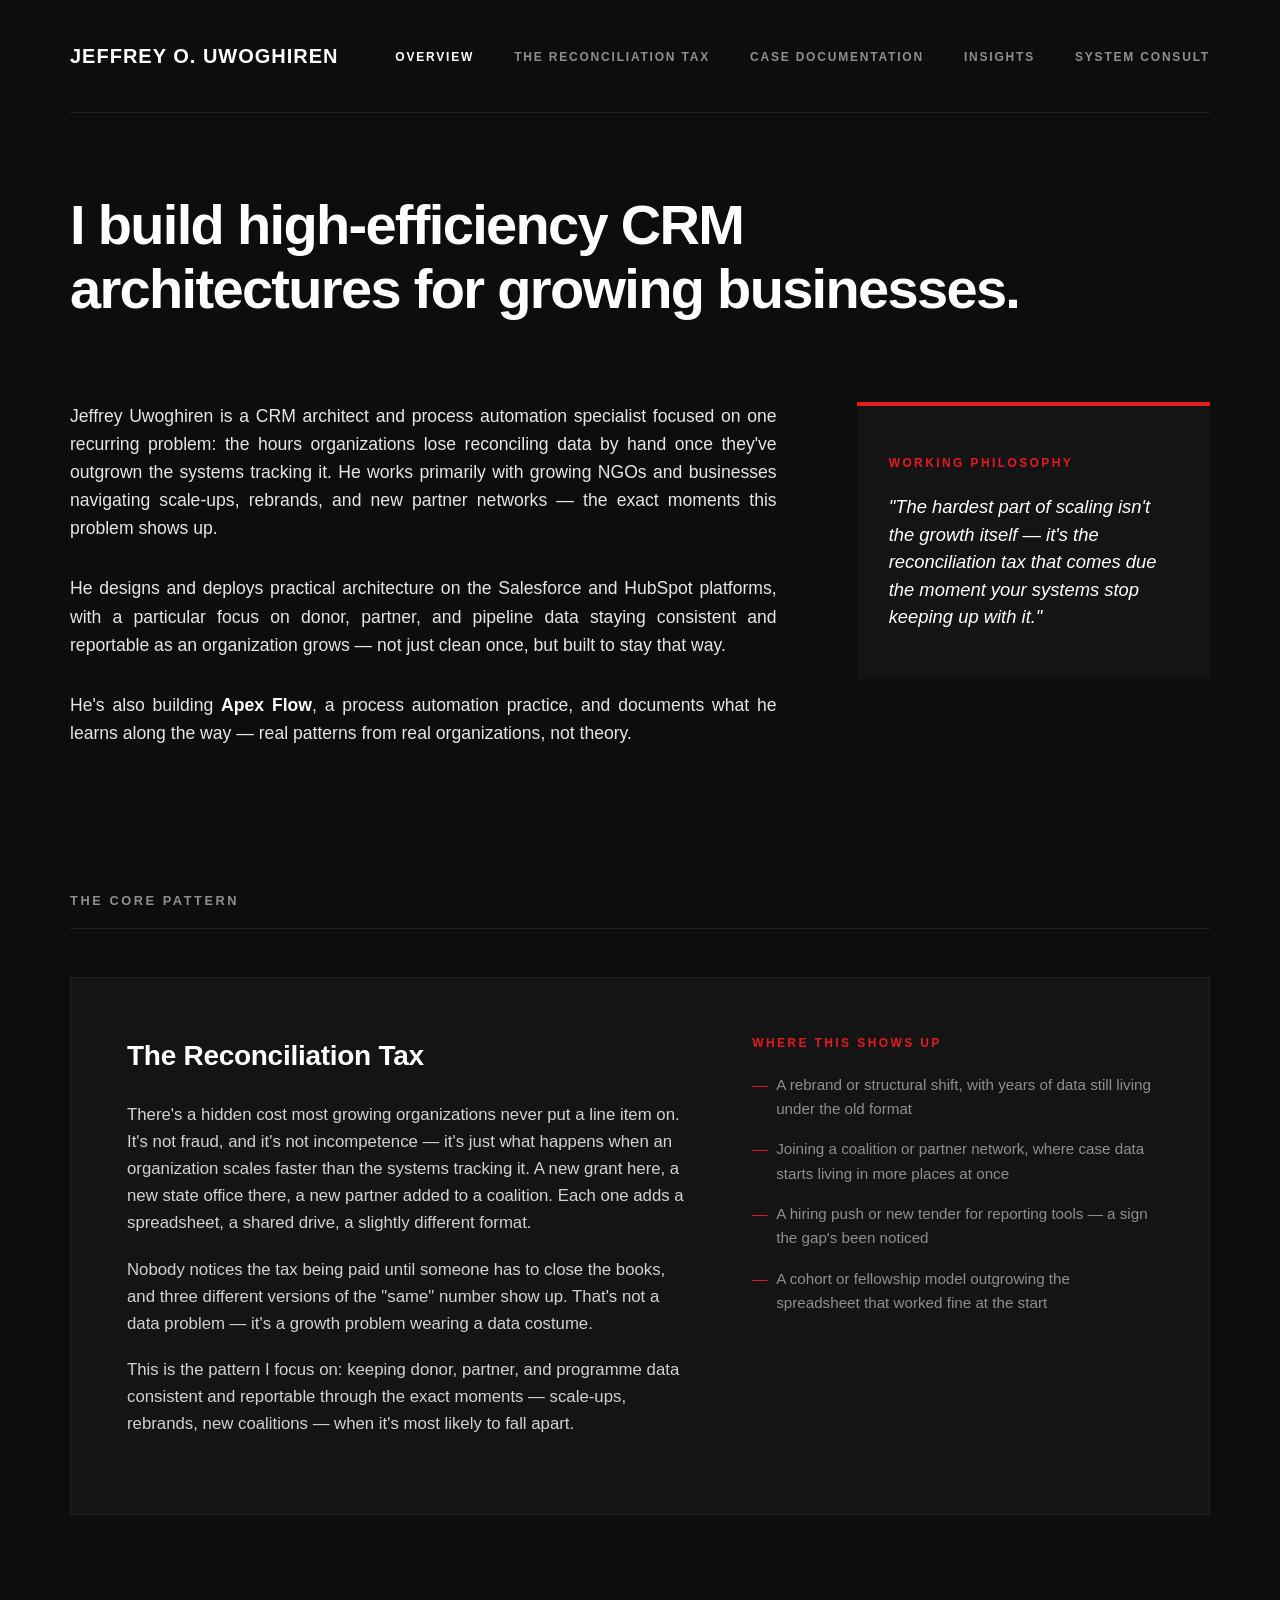
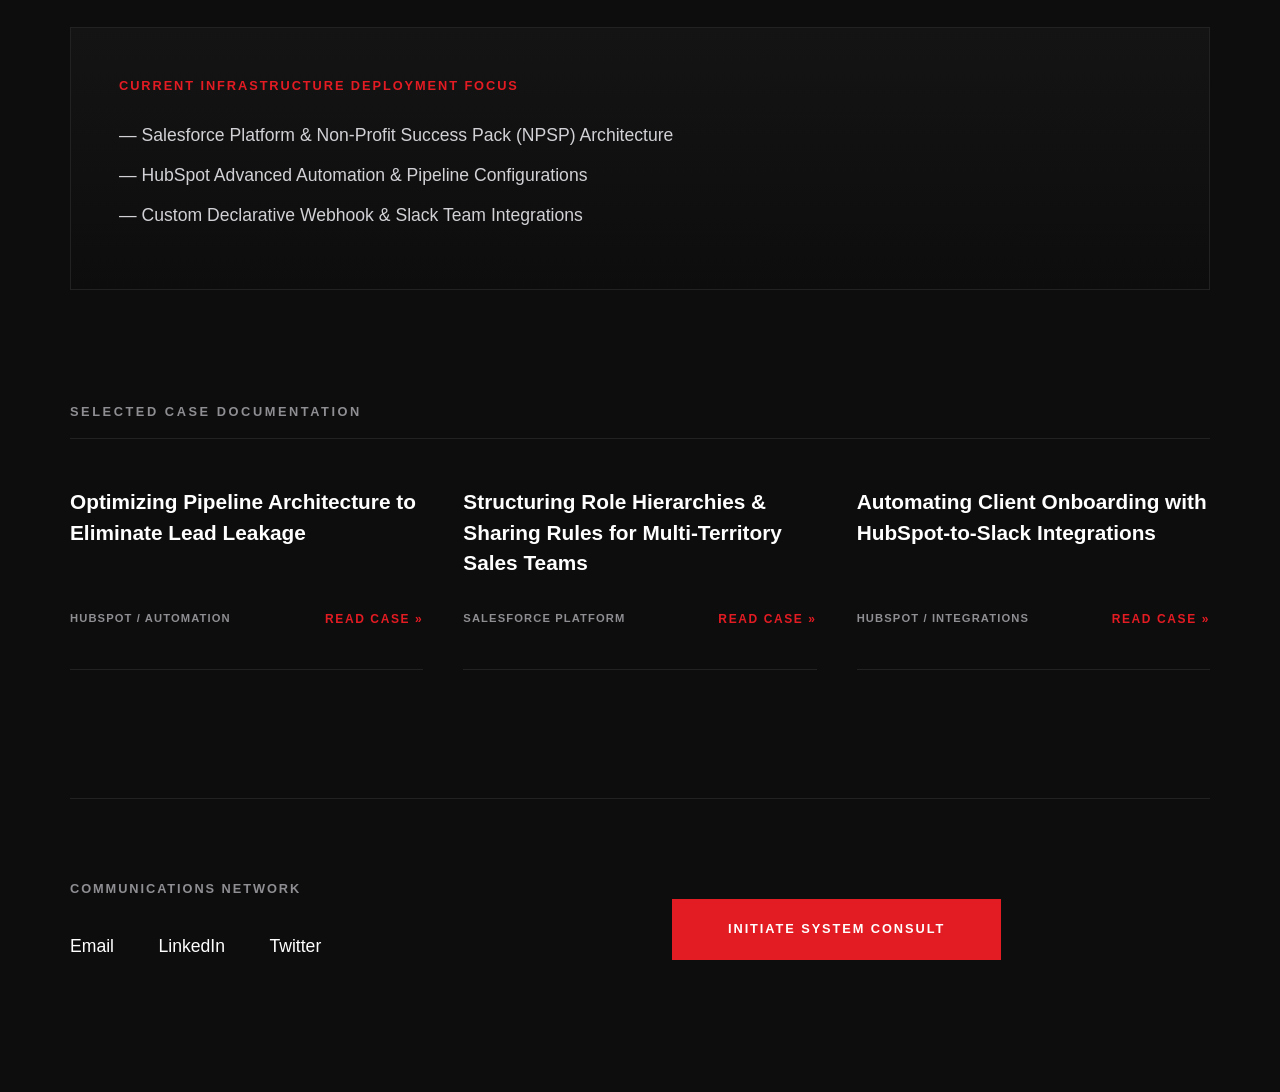
==== index.html @ c7224e08 "Add files via upload" ====
<!DOCTYPE html>
<html lang="en-US">
<head>
    <meta charset="UTF-8">
    <meta name="viewport" content="width=device-width, initial-scale=1">
    <title>Jeffrey O. Uwoghiren</title>
    <style>
        /* ==========================================================================
           TONY ELUMELU SITE REWRITE — CORE LAYOUT ENGINE & LOOK AND FEEL
           ========================================================================== */
        
        :root {
            --global-bg: #0d0d0d;         /* True TOE Matte Background */
            --content-bg: #141414;        /* Card Content Structural Inset */
            --text-primary: #ffffff;      /* High-Contrast Corporate Typography */
            --text-muted: #8e8e93;        /* Sub-Header Reference Text */
            --toe-red: #e31b23;           /* Signature Executive Accent */
            --grid-border: #222222;       /* Razor-Thin Element Separators */
            --site-max-width: 1140px;     /* Core Container Bounds */
        }

        * {
            box-sizing: border-box;
            margin: 0;
            padding: 0;
        }

        body {
            font-family: -apple-system, BlinkMacSystemFont, "Segoe UI", Roboto, Helvetica, Arial, sans-serif;
            background-color: var(--global-bg);
            color: var(--text-primary);
            line-height: 1.6;
            -webkit-font-smoothing: antialiased;
            padding: 0 1.5rem;
        }

        /* Site Header Configuration */
        header.site-header {
            max-width: var(--site-max-width);
            margin: 0 auto;
            padding: 2.5rem 0;
            display: flex;
            justify-content: space-between;
            align-items: center;
            border-bottom: 1px solid var(--grid-border);
        }

        .brand-title {
            font-size: 1.25rem;
            font-weight: 700;
            text-transform: uppercase;
            letter-spacing: 0.05em;
        }

        .main-navigation {
            display: flex;
            list-style: none;
            gap: 2.5rem;
        }

        .main-navigation a {
            color: var(--text-muted);
            text-decoration: none;
            font-size: 0.75rem;
            font-weight: 600;
            text-transform: uppercase;
            letter-spacing: 0.15em;
            transition: color 0.2s ease;
        }

        .main-navigation a:hover,
        .main-navigation li.active a {
            color: var(--text-primary);
        }

        /* Container & Structural Layout Engine */
        .page-container {
            max-width: var(--site-max-width);
            margin: 5rem auto 0 auto;
        }

        /* Editorial Bold Title Section */
        .hero-banner-text {
            font-size: 3.5rem;
            font-weight: 700;
            line-height: 1.15;
            letter-spacing: -0.03em;
            margin-bottom: 5rem;
            max-width: 960px;
        }

        /* Profile Split Section */
        .profile-split-wrapper {
            display: grid;
            grid-template-columns: 2fr 1fr;
            gap: 5rem;
            margin-bottom: 7rem;
            align-items: start;
        }

        .profile-narrative p {
            font-size: 1.1rem;
            color: #e5e5ea;
            margin-bottom: 2rem;
            font-weight: 300;
            text-align: justify;
        }

        .profile-narrative strong {
            font-weight: 600;
            color: var(--text-primary);
        }

        /* Callout / Sidebar Block Styling */
        .editorial-quote-card {
            background-color: var(--content-bg);
            border-top: 4px solid var(--toe-red);
            padding: 3rem 2rem;
        }

        .editorial-quote-card h4 {
            font-size: 0.75rem;
            text-transform: uppercase;
            letter-spacing: 0.2em;
            color: var(--toe-red);
            margin-bottom: 1.25rem;
        }

        .quote-content {
            font-style: italic;
            font-size: 1.15rem;
            line-height: 1.5;
            color: var(--text-primary);
        }

        /* Grid Content Rows Configuration */
        .section-header-label {
            font-size: 0.8rem;
            font-weight: 700;
            text-transform: uppercase;
            letter-spacing: 0.2em;
            color: var(--text-muted);
            margin-bottom: 3rem;
            border-bottom: 1px solid var(--grid-border);
            padding-bottom: 1rem;
        }

        .framework-matrix-grid {
            display: grid;
            grid-template-columns: repeat(2, 1fr);
            gap: 2rem;
            margin-bottom: 7rem;
        }

        .matrix-box {
            border: 1px solid var(--grid-border);
            background-color: var(--content-bg);
            padding: 3rem;
        }

        .matrix-box h3 {
            font-size: 1.4rem;
            font-weight: 700;
            margin-bottom: 1.5rem;
            letter-spacing: -0.01em;
        }

        .matrix-box ul {
            list-style: none;
        }

        .matrix-box li {
            font-size: 1rem;
            color: var(--text-muted);
            margin-bottom: 0.8rem;
            position: relative;
            padding-left: 1.5rem;
        }

        .matrix-box li::before {
            content: "—";
            position: absolute;
            left: 0;
            color: var(--toe-red);
        }

        /* Ecosystem Status Bar */
        .ecosystem-summary-panel {
            grid-column: span 2;
            border: 1px solid var(--grid-border);
            padding: 3rem;
            background: linear-gradient(180deg, #141414 0%, #0d0d0d 100%);
        }

        .ecosystem-summary-panel h4 {
            text-transform: uppercase;
            letter-spacing: 0.15em;
            font-size: 0.8rem;
            margin-bottom: 1.5rem;
            color: var(--toe-red);
        }

        .ecosystem-summary-panel p {
            font-size: 1.1rem;
            margin-bottom: 0.75rem;
            color: #d1d1d6;
        }

        /* Reconciliation Tax — single-pattern feature section (replaces 4-pillar grid on homepage) */
        .pattern-panel {
            border: 1px solid var(--grid-border);
            background-color: var(--content-bg);
            padding: 3.5rem;
            margin-bottom: 7rem;
            display: grid;
            grid-template-columns: 1.4fr 1fr;
            gap: 4rem;
            align-items: start;
        }

        .pattern-panel h3 {
            font-size: 1.75rem;
            font-weight: 700;
            letter-spacing: -0.01em;
            margin-bottom: 1.5rem;
        }

        .pattern-panel p {
            font-size: 1.05rem;
            color: #d1d1d6;
            font-weight: 300;
            margin-bottom: 1.25rem;
        }

        .pattern-signals h4 {
            font-size: 0.75rem;
            text-transform: uppercase;
            letter-spacing: 0.2em;
            color: var(--toe-red);
            margin-bottom: 1.25rem;
        }

        .pattern-signals ul { list-style: none; }

        .pattern-signals li {
            font-size: 0.95rem;
            color: var(--text-muted);
            margin-bottom: 1rem;
            position: relative;
            padding-left: 1.5rem;
        }

        .pattern-signals li::before {
            content: "—";
            position: absolute;
            left: 0;
            color: var(--toe-red);
        }

        @media (max-width: 960px) {
            .pattern-panel { grid-template-columns: 1fr; gap: 2.5rem; }
        }

        /* Case Studies Grid Block System */
        .showcase-grid-layout {
            display: grid;
            grid-template-columns: repeat(3, 1fr);
            gap: 2.5rem;
            margin-bottom: 8rem;
        }

        .showcase-item-card {
            border-bottom: 1px solid var(--grid-border);
            padding-bottom: 2.5rem;
            display: flex;
            flex-direction: column;
            justify-content: space-between;
        }

        .showcase-item-card h3 {
            font-size: 1.3rem;
            font-weight: 600;
            line-height: 1.45;
            margin-bottom: 2rem;
        }

        .showcase-item-card h3 a {
            color: var(--text-primary);
            text-decoration: none;
            transition: color 0.2s ease;
        }

        .showcase-item-card h3 a:hover {
            color: var(--text-muted);
        }

        .showcase-item-meta {
            display: flex;
            align-items: center;
            justify-content: space-between;
        }

        .meta-context-tag {
            font-size: 0.7rem;
            text-transform: uppercase;
            letter-spacing: 0.1em;
            color: var(--text-muted);
            font-weight: 700;
        }

        .action-trigger-link {
            font-size: 0.75rem;
            text-transform: uppercase;
            letter-spacing: 0.1rem;
            color: var(--toe-red);
            text-decoration: none;
            font-weight: 700;
            transition: opacity 0.2s ease;
        }

        .action-trigger-link:hover {
            opacity: 0.8;
        }

        /* Structural Institutional Footer */
        footer.site-footer {
            max-width: var(--site-max-width);
            margin: 0 auto 7rem auto;
            border-top: 1px solid var(--grid-border);
            padding-top: 5rem;
            display: grid;
            grid-template-columns: 1fr 1fr;
            gap: 4rem;
        }

        .footer-column-title {
            font-size: 0.8rem;
            font-weight: 700;
            text-transform: uppercase;
            letter-spacing: 0.15em;
            color: var(--text-muted);
            margin-bottom: 2rem;
        }

        .footer-directory-links a {
            display: inline-block;
            color: var(--text-primary);
            text-decoration: none;
            font-size: 1.1rem;
            margin-bottom: 1.25rem;
            margin-right: 2.5rem;
            transition: color 0.2s ease;
        }

        .footer-directory-links a:hover {
            color: var(--toe-red);
        }

        .footer-action-panel {
            display: flex;
            flex-direction: column;
            align-items: flex-start;
            justify-content: center;
        }

        .primary-action-button {
            display: inline-block;
            background-color: var(--toe-red);
            color: var(--text-primary);
            text-decoration: none;
            padding: 1.25rem 3.5rem;
            font-weight: 700;
            text-transform: uppercase;
            letter-spacing: 0.15em;
            font-size: 0.8rem;
            transition: transform 0.2s ease, background-color 0.2s ease;
        }

        .primary-action-button:hover {
            background-color: #be1218;
            transform: translateY(-2px);
        }

        /* Responsive Breakpoint Adaptations */
        @media (max-width: 960px) {
            .profile-split-wrapper, .framework-matrix-grid, .showcase-grid-layout, footer.site-footer { 
                grid-template-columns: 1fr; 
                gap: 3.5rem; 
            }
            .hero-banner-text { font-size: 2.5rem; }
            .ecosystem-summary-panel { grid-column: span 1; }
            .main-navigation { display: none; }
        }
    </style>
</head>
<body>

    <!-- Unified Corporate Nav Module -->
    <header class="site-header">
        <div class="brand-title">Jeffrey O. Uwoghiren</div>
        <ul class="main-navigation">
            <li class="active"><a href="#">Overview</a></li>
            <li><a href="#reconciliation-tax">The Reconciliation Tax</a></li>
            <li><a href="#case-documentation">Case Documentation</a></li>
            <li><a href="insights.html">Insights</a></li>
            <li><a href="#consult">System Consult</a></li>
        </ul>
    </header>

    <main class="page-container">
        
        <!-- Premium Visual Statement Block -->
        <section class="hero-banner-text">
            I build high-efficiency CRM architectures for growing businesses.
        </section>

        <!-- Dynamic Two-Column Layout Segment -->
        <section class="profile-split-wrapper">
            <div class="profile-narrative">
                <p>
                    Jeffrey Uwoghiren is a CRM architect and process automation specialist focused on one recurring problem: the hours organizations lose reconciling data by hand once they've outgrown the systems tracking it. He works primarily with growing NGOs and businesses navigating scale-ups, rebrands, and new partner networks — the exact moments this problem shows up.
                </p>
                <p>
                    He designs and deploys practical architecture on the Salesforce and HubSpot platforms, with a particular focus on donor, partner, and pipeline data staying consistent and reportable as an organization grows — not just clean once, but built to stay that way.
                </p>
                <p>
                    He's also building <strong>Apex Flow</strong>, a process automation practice, and documents what he learns along the way — real patterns from real organizations, not theory.
                </p>
            </div>
            <div class="editorial-quote-card">
                <h4>Working Philosophy</h4>
                <div class="quote-content">
                    "The hardest part of scaling isn't the growth itself — it's the reconciliation tax that comes due the moment your systems stop keeping up with it."
                </div>
            </div>
        </section>

        <!-- Core Pattern Section — the Reconciliation Tax -->
        <section id="reconciliation-tax">
            <div class="section-header-label">The Core Pattern</div>
            <div class="pattern-panel">
                <div>
                    <h3>The Reconciliation Tax</h3>
                    <p>
                        There's a hidden cost most growing organizations never put a line item on. It's not fraud, and it's not incompetence — it's just what happens when an organization scales faster than the systems tracking it. A new grant here, a new state office there, a new partner added to a coalition. Each one adds a spreadsheet, a shared drive, a slightly different format.
                    </p>
                    <p>
                        Nobody notices the tax being paid until someone has to close the books, and three different versions of the "same" number show up. That's not a data problem — it's a growth problem wearing a data costume.
                    </p>
                    <p>
                        This is the pattern I focus on: keeping donor, partner, and programme data consistent and reportable through the exact moments — scale-ups, rebrands, new coalitions — when it's most likely to fall apart.
                    </p>
                </div>
                <div class="pattern-signals">
                    <h4>Where This Shows Up</h4>
                    <ul>
                        <li>A rebrand or structural shift, with years of data still living under the old format</li>
                        <li>Joining a coalition or partner network, where case data starts living in more places at once</li>
                        <li>A hiring push or new tender for reporting tools — a sign the gap's been noticed</li>
                        <li>A cohort or fellowship model outgrowing the spreadsheet that worked fine at the start</li>
                    </ul>
                </div>
            </div>

            <div class="ecosystem-summary-panel" style="margin-bottom: 7rem;">
                <h4>Current Infrastructure Deployment Focus</h4>
                <p>— Salesforce Platform & Non-Profit Success Pack (NPSP) Architecture</p>
                <p>— HubSpot Advanced Automation & Pipeline Configurations</p>
                <p>— Custom Declarative Webhook & Slack Team Integrations</p>
            </div>
        </section>

        <!-- Project Case Study Matrix -->
        <section id="case-documentation">
            <div class="section-header-label">Selected Case Documentation</div>
            <div class="showcase-grid-layout">
                
                <div class="showcase-item-card">
                    <h3><a href="#">Optimizing Pipeline Architecture to Eliminate Lead Leakage</a></h3>
                    <div class="showcase-item-meta">
                        <span class="meta-context-tag">HubSpot / Automation</span>
                        <a href="#" class="action-trigger-link">READ CASE »</a>
                    </div>
                </div>

                <div class="showcase-item-card">
                    <h3><a href="#">Structuring Role Hierarchies & Sharing Rules for Multi-Territory Sales Teams</a></h3>
                    <div class="showcase-item-meta">
                        <span class="meta-context-tag">Salesforce Platform</span>
                        <a href="#" class="action-trigger-link">READ CASE »</a>
                    </div>
                </div>

                <div class="showcase-item-card">
                    <h3><a href="#">Automating Client Onboarding with HubSpot-to-Slack Integrations</a></h3>
                    <div class="showcase-item-meta">
                        <span class="meta-context-tag">HubSpot / Integrations</span>
                        <a href="#" class="action-trigger-link">READ CASE »</a>
                    </div>
                </div>

            </div>
        </section>

    </main>

    <!-- Structural Footer Module -->
    <footer class="site-footer" id="consult">
        <div>
            <div class="footer-column-title">Communications Network</div>
            <div class="footer-directory-links">
                <a href="mailto:jeffreyuwoghiren@gmail.com">Email</a>
                <a href="https://www.linkedin.com/in/jeffrey-uwoghiren-63b48b378/" target="_blank">LinkedIn</a>
                <a href="https://x.com/Its_Imiefan" target="_blank">Twitter</a>
            </div>
        </div>
        <div class="footer-action-panel">
            <a href="https://2gney8.share-eu1.hsforms.com/2RWfmfgoYSVKW5AHld2Sk1Q" target="_blank" class="primary-action-button">Initiate System Consult</a>
        </div>
    </footer>

</body>
</html>
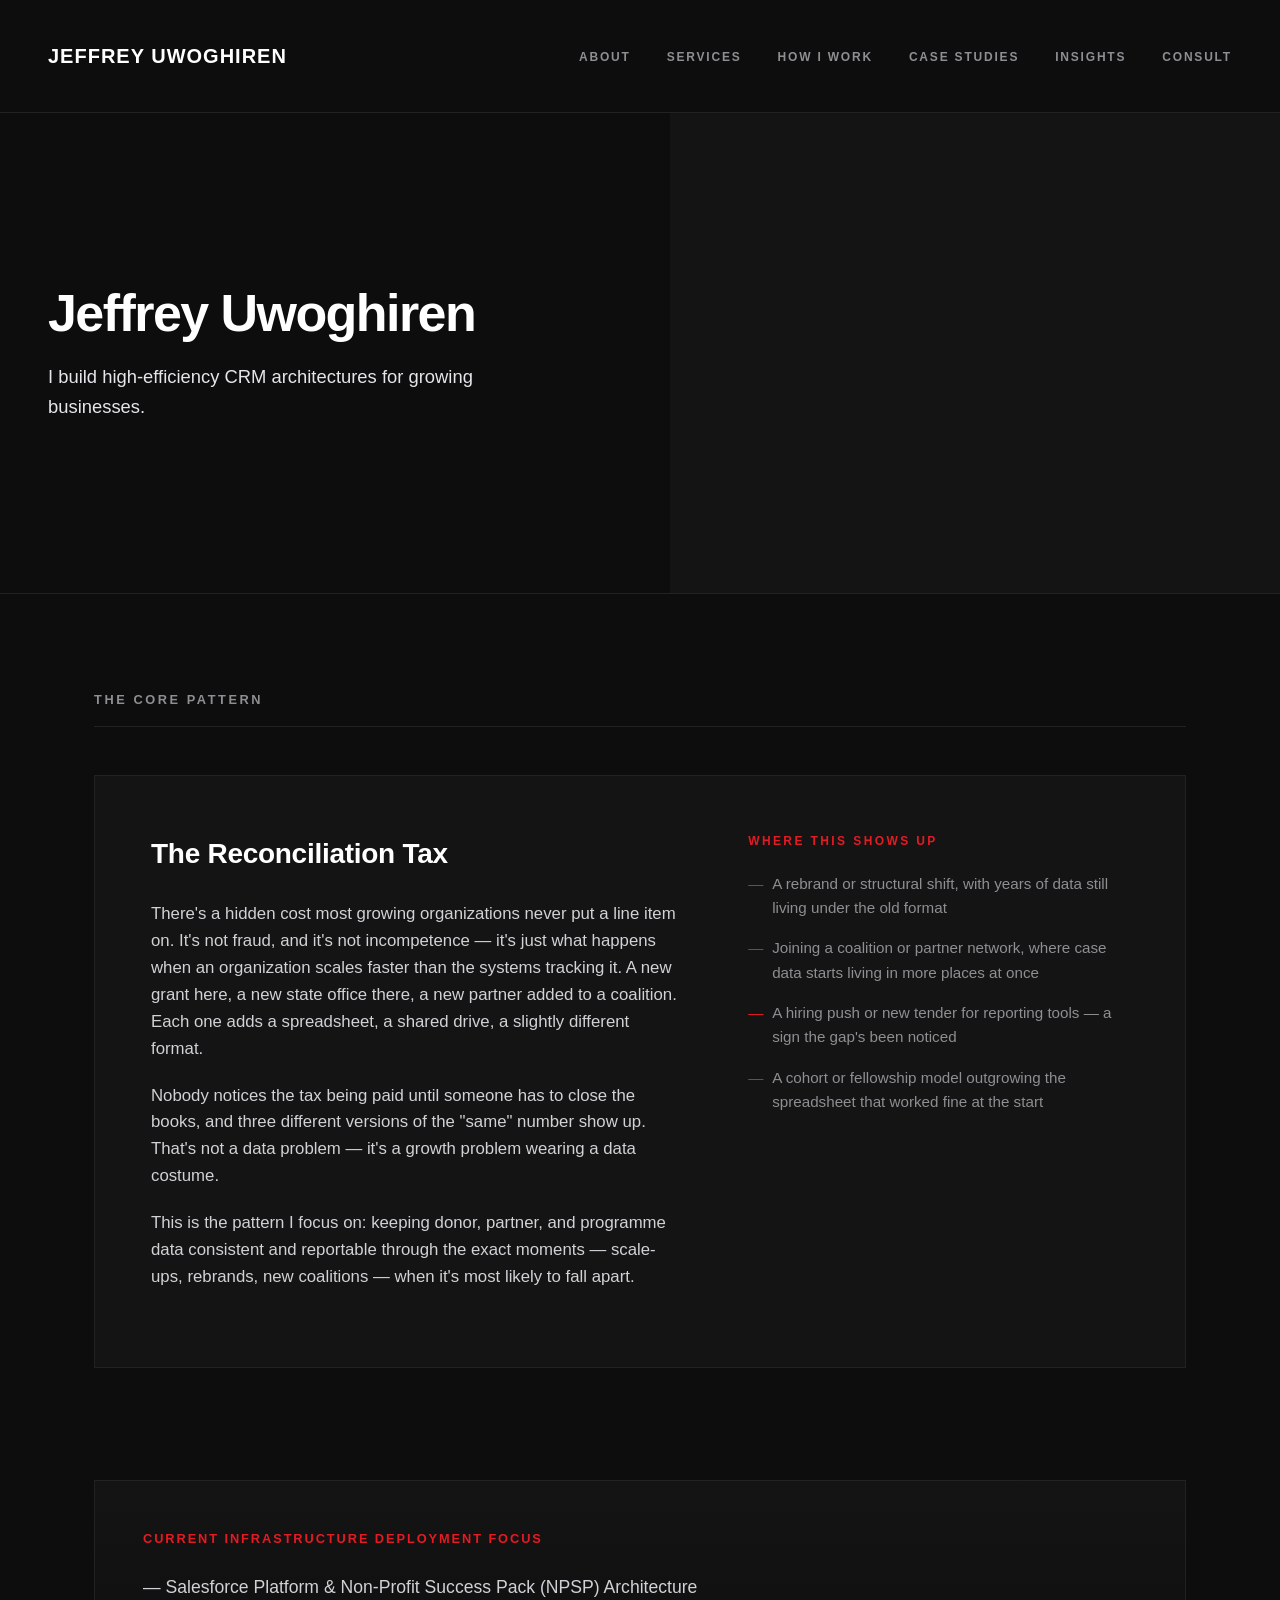
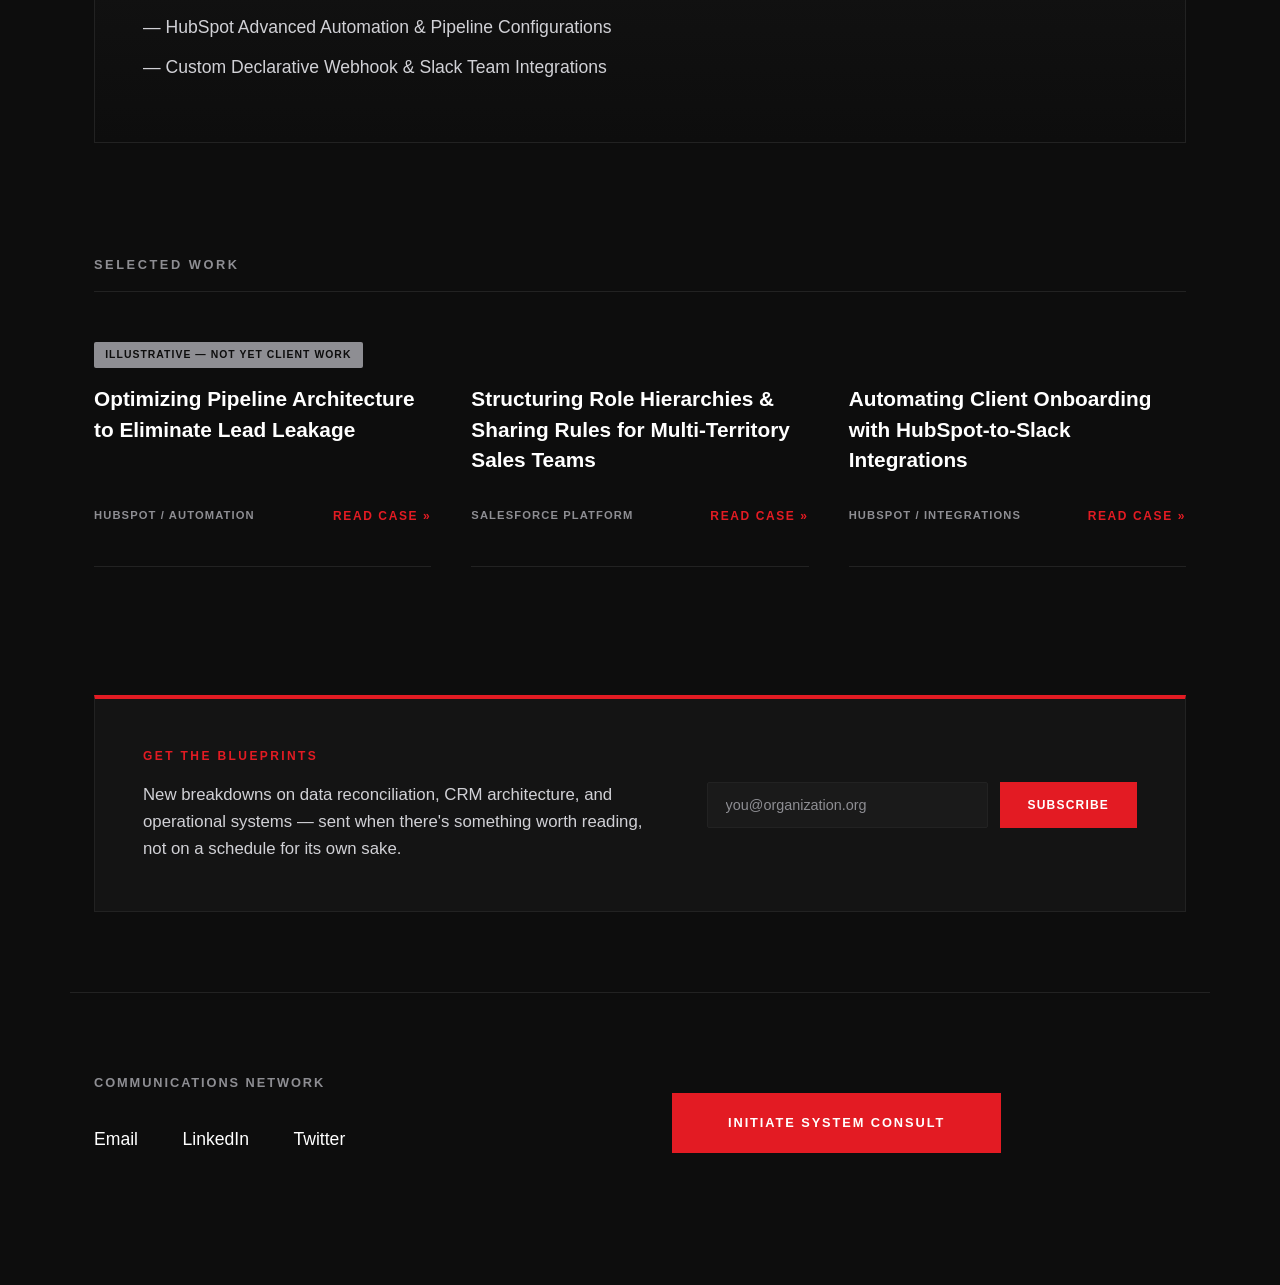
==== commit e80b78a9: "Add files via upload" ====
--- a/index.html
+++ b/index.html
@@ -3,437 +3,33 @@
 <head>
     <meta charset="UTF-8">
     <meta name="viewport" content="width=device-width, initial-scale=1">
-    <title>Jeffrey O. Uwoghiren</title>
-    <style>
-        /* ==========================================================================
-           TONY ELUMELU SITE REWRITE — CORE LAYOUT ENGINE & LOOK AND FEEL
-           ========================================================================== */
-        
-        :root {
-            --global-bg: #0d0d0d;         /* True TOE Matte Background */
-            --content-bg: #141414;        /* Card Content Structural Inset */
-            --text-primary: #ffffff;      /* High-Contrast Corporate Typography */
-            --text-muted: #8e8e93;        /* Sub-Header Reference Text */
-            --toe-red: #e31b23;           /* Signature Executive Accent */
-            --grid-border: #222222;       /* Razor-Thin Element Separators */
-            --site-max-width: 1140px;     /* Core Container Bounds */
-        }
-
-        * {
-            box-sizing: border-box;
-            margin: 0;
-            padding: 0;
-        }
-
-        body {
-            font-family: -apple-system, BlinkMacSystemFont, "Segoe UI", Roboto, Helvetica, Arial, sans-serif;
-            background-color: var(--global-bg);
-            color: var(--text-primary);
-            line-height: 1.6;
-            -webkit-font-smoothing: antialiased;
-            padding: 0 1.5rem;
-        }
-
-        /* Site Header Configuration */
-        header.site-header {
-            max-width: var(--site-max-width);
-            margin: 0 auto;
-            padding: 2.5rem 0;
-            display: flex;
-            justify-content: space-between;
-            align-items: center;
-            border-bottom: 1px solid var(--grid-border);
-        }
-
-        .brand-title {
-            font-size: 1.25rem;
-            font-weight: 700;
-            text-transform: uppercase;
-            letter-spacing: 0.05em;
-        }
-
-        .main-navigation {
-            display: flex;
-            list-style: none;
-            gap: 2.5rem;
-        }
-
-        .main-navigation a {
-            color: var(--text-muted);
-            text-decoration: none;
-            font-size: 0.75rem;
-            font-weight: 600;
-            text-transform: uppercase;
-            letter-spacing: 0.15em;
-            transition: color 0.2s ease;
-        }
-
-        .main-navigation a:hover,
-        .main-navigation li.active a {
-            color: var(--text-primary);
-        }
-
-        /* Container & Structural Layout Engine */
-        .page-container {
-            max-width: var(--site-max-width);
-            margin: 5rem auto 0 auto;
-        }
-
-        /* Editorial Bold Title Section */
-        .hero-banner-text {
-            font-size: 3.5rem;
-            font-weight: 700;
-            line-height: 1.15;
-            letter-spacing: -0.03em;
-            margin-bottom: 5rem;
-            max-width: 960px;
-        }
-
-        /* Profile Split Section */
-        .profile-split-wrapper {
-            display: grid;
-            grid-template-columns: 2fr 1fr;
-            gap: 5rem;
-            margin-bottom: 7rem;
-            align-items: start;
-        }
-
-        .profile-narrative p {
-            font-size: 1.1rem;
-            color: #e5e5ea;
-            margin-bottom: 2rem;
-            font-weight: 300;
-            text-align: justify;
-        }
-
-        .profile-narrative strong {
-            font-weight: 600;
-            color: var(--text-primary);
-        }
-
-        /* Callout / Sidebar Block Styling */
-        .editorial-quote-card {
-            background-color: var(--content-bg);
-            border-top: 4px solid var(--toe-red);
-            padding: 3rem 2rem;
-        }
-
-        .editorial-quote-card h4 {
-            font-size: 0.75rem;
-            text-transform: uppercase;
-            letter-spacing: 0.2em;
-            color: var(--toe-red);
-            margin-bottom: 1.25rem;
-        }
-
-        .quote-content {
-            font-style: italic;
-            font-size: 1.15rem;
-            line-height: 1.5;
-            color: var(--text-primary);
-        }
-
-        /* Grid Content Rows Configuration */
-        .section-header-label {
-            font-size: 0.8rem;
-            font-weight: 700;
-            text-transform: uppercase;
-            letter-spacing: 0.2em;
-            color: var(--text-muted);
-            margin-bottom: 3rem;
-            border-bottom: 1px solid var(--grid-border);
-            padding-bottom: 1rem;
-        }
-
-        .framework-matrix-grid {
-            display: grid;
-            grid-template-columns: repeat(2, 1fr);
-            gap: 2rem;
-            margin-bottom: 7rem;
-        }
-
-        .matrix-box {
-            border: 1px solid var(--grid-border);
-            background-color: var(--content-bg);
-            padding: 3rem;
-        }
-
-        .matrix-box h3 {
-            font-size: 1.4rem;
-            font-weight: 700;
-            margin-bottom: 1.5rem;
-            letter-spacing: -0.01em;
-        }
-
-        .matrix-box ul {
-            list-style: none;
-        }
-
-        .matrix-box li {
-            font-size: 1rem;
-            color: var(--text-muted);
-            margin-bottom: 0.8rem;
-            position: relative;
-            padding-left: 1.5rem;
-        }
-
-        .matrix-box li::before {
-            content: "—";
-            position: absolute;
-            left: 0;
-            color: var(--toe-red);
-        }
-
-        /* Ecosystem Status Bar */
-        .ecosystem-summary-panel {
-            grid-column: span 2;
-            border: 1px solid var(--grid-border);
-            padding: 3rem;
-            background: linear-gradient(180deg, #141414 0%, #0d0d0d 100%);
-        }
-
-        .ecosystem-summary-panel h4 {
-            text-transform: uppercase;
-            letter-spacing: 0.15em;
-            font-size: 0.8rem;
-            margin-bottom: 1.5rem;
-            color: var(--toe-red);
-        }
-
-        .ecosystem-summary-panel p {
-            font-size: 1.1rem;
-            margin-bottom: 0.75rem;
-            color: #d1d1d6;
-        }
-
-        /* Reconciliation Tax — single-pattern feature section (replaces 4-pillar grid on homepage) */
-        .pattern-panel {
-            border: 1px solid var(--grid-border);
-            background-color: var(--content-bg);
-            padding: 3.5rem;
-            margin-bottom: 7rem;
-            display: grid;
-            grid-template-columns: 1.4fr 1fr;
-            gap: 4rem;
-            align-items: start;
-        }
-
-        .pattern-panel h3 {
-            font-size: 1.75rem;
-            font-weight: 700;
-            letter-spacing: -0.01em;
-            margin-bottom: 1.5rem;
-        }
-
-        .pattern-panel p {
-            font-size: 1.05rem;
-            color: #d1d1d6;
-            font-weight: 300;
-            margin-bottom: 1.25rem;
-        }
-
-        .pattern-signals h4 {
-            font-size: 0.75rem;
-            text-transform: uppercase;
-            letter-spacing: 0.2em;
-            color: var(--toe-red);
-            margin-bottom: 1.25rem;
-        }
-
-        .pattern-signals ul { list-style: none; }
-
-        .pattern-signals li {
-            font-size: 0.95rem;
-            color: var(--text-muted);
-            margin-bottom: 1rem;
-            position: relative;
-            padding-left: 1.5rem;
-        }
-
-        .pattern-signals li::before {
-            content: "—";
-            position: absolute;
-            left: 0;
-            color: var(--toe-red);
-        }
-
-        @media (max-width: 960px) {
-            .pattern-panel { grid-template-columns: 1fr; gap: 2.5rem; }
-        }
-
-        /* Case Studies Grid Block System */
-        .showcase-grid-layout {
-            display: grid;
-            grid-template-columns: repeat(3, 1fr);
-            gap: 2.5rem;
-            margin-bottom: 8rem;
-        }
-
-        .showcase-item-card {
-            border-bottom: 1px solid var(--grid-border);
-            padding-bottom: 2.5rem;
-            display: flex;
-            flex-direction: column;
-            justify-content: space-between;
-        }
-
-        .showcase-item-card h3 {
-            font-size: 1.3rem;
-            font-weight: 600;
-            line-height: 1.45;
-            margin-bottom: 2rem;
-        }
-
-        .showcase-item-card h3 a {
-            color: var(--text-primary);
-            text-decoration: none;
-            transition: color 0.2s ease;
-        }
-
-        .showcase-item-card h3 a:hover {
-            color: var(--text-muted);
-        }
-
-        .showcase-item-meta {
-            display: flex;
-            align-items: center;
-            justify-content: space-between;
-        }
-
-        .meta-context-tag {
-            font-size: 0.7rem;
-            text-transform: uppercase;
-            letter-spacing: 0.1em;
-            color: var(--text-muted);
-            font-weight: 700;
-        }
-
-        .action-trigger-link {
-            font-size: 0.75rem;
-            text-transform: uppercase;
-            letter-spacing: 0.1rem;
-            color: var(--toe-red);
-            text-decoration: none;
-            font-weight: 700;
-            transition: opacity 0.2s ease;
-        }
-
-        .action-trigger-link:hover {
-            opacity: 0.8;
-        }
-
-        /* Structural Institutional Footer */
-        footer.site-footer {
-            max-width: var(--site-max-width);
-            margin: 0 auto 7rem auto;
-            border-top: 1px solid var(--grid-border);
-            padding-top: 5rem;
-            display: grid;
-            grid-template-columns: 1fr 1fr;
-            gap: 4rem;
-        }
-
-        .footer-column-title {
-            font-size: 0.8rem;
-            font-weight: 700;
-            text-transform: uppercase;
-            letter-spacing: 0.15em;
-            color: var(--text-muted);
-            margin-bottom: 2rem;
-        }
-
-        .footer-directory-links a {
-            display: inline-block;
-            color: var(--text-primary);
-            text-decoration: none;
-            font-size: 1.1rem;
-            margin-bottom: 1.25rem;
-            margin-right: 2.5rem;
-            transition: color 0.2s ease;
-        }
-
-        .footer-directory-links a:hover {
-            color: var(--toe-red);
-        }
-
-        .footer-action-panel {
-            display: flex;
-            flex-direction: column;
-            align-items: flex-start;
-            justify-content: center;
-        }
-
-        .primary-action-button {
-            display: inline-block;
-            background-color: var(--toe-red);
-            color: var(--text-primary);
-            text-decoration: none;
-            padding: 1.25rem 3.5rem;
-            font-weight: 700;
-            text-transform: uppercase;
-            letter-spacing: 0.15em;
-            font-size: 0.8rem;
-            transition: transform 0.2s ease, background-color 0.2s ease;
-        }
-
-        .primary-action-button:hover {
-            background-color: #be1218;
-            transform: translateY(-2px);
-        }
-
-        /* Responsive Breakpoint Adaptations */
-        @media (max-width: 960px) {
-            .profile-split-wrapper, .framework-matrix-grid, .showcase-grid-layout, footer.site-footer { 
-                grid-template-columns: 1fr; 
-                gap: 3.5rem; 
-            }
-            .hero-banner-text { font-size: 2.5rem; }
-            .ecosystem-summary-panel { grid-column: span 1; }
-            .main-navigation { display: none; }
-        }
-    </style>
+    <title>Jeffrey Uwoghiren — CRM Architect</title>
+    <link rel="stylesheet" href="style.css">
 </head>
 <body>
 
-    <!-- Unified Corporate Nav Module -->
     <header class="site-header">
-        <div class="brand-title">Jeffrey O. Uwoghiren</div>
+        <a href="index.html" class="brand-title">Jeffrey Uwoghiren</a>
         <ul class="main-navigation">
-            <li class="active"><a href="#">Overview</a></li>
-            <li><a href="#reconciliation-tax">The Reconciliation Tax</a></li>
-            <li><a href="#case-documentation">Case Documentation</a></li>
+            <li><a href="about.html">About</a></li>
+            <li><a href="services.html">Services</a></li>
+            <li><a href="how-we-work.html">How I Work</a></li>
+            <li><a href="case-studies.html">Case Studies</a></li>
             <li><a href="insights.html">Insights</a></li>
-            <li><a href="#consult">System Consult</a></li>
+            <li><a href="#consult">Consult</a></li>
         </ul>
     </header>
 
+    <!-- Hero — split layout: name/tagline left, hero image right (upload Hero.jpg to the repo root) -->
+    <section class="home-hero">
+        <div class="home-hero-text">
+            <h1>Jeffrey Uwoghiren</h1>
+            <p>I build high-efficiency CRM architectures for growing businesses.</p>
+        </div>
+        <div class="home-hero-image" role="img" aria-label="Jeffrey Uwoghiren"></div>
+    </section>
+
     <main class="page-container">
-        
-        <!-- Premium Visual Statement Block -->
-        <section class="hero-banner-text">
-            I build high-efficiency CRM architectures for growing businesses.
-        </section>
-
-        <!-- Dynamic Two-Column Layout Segment -->
-        <section class="profile-split-wrapper">
-            <div class="profile-narrative">
-                <p>
-                    Jeffrey Uwoghiren is a CRM architect and process automation specialist focused on one recurring problem: the hours organizations lose reconciling data by hand once they've outgrown the systems tracking it. He works primarily with growing NGOs and businesses navigating scale-ups, rebrands, and new partner networks — the exact moments this problem shows up.
-                </p>
-                <p>
-                    He designs and deploys practical architecture on the Salesforce and HubSpot platforms, with a particular focus on donor, partner, and pipeline data staying consistent and reportable as an organization grows — not just clean once, but built to stay that way.
-                </p>
-                <p>
-                    He's also building <strong>Apex Flow</strong>, a process automation practice, and documents what he learns along the way — real patterns from real organizations, not theory.
-                </p>
-            </div>
-            <div class="editorial-quote-card">
-                <h4>Working Philosophy</h4>
-                <div class="quote-content">
-                    "The hardest part of scaling isn't the growth itself — it's the reconciliation tax that comes due the moment your systems stop keeping up with it."
-                </div>
-            </div>
-        </section>
 
         <!-- Core Pattern Section — the Reconciliation Tax -->
         <section id="reconciliation-tax">
@@ -470,41 +66,54 @@
             </div>
         </section>
 
-        <!-- Project Case Study Matrix -->
+        <!-- Case Studies preview — all three featured, full write-ups live on /case-studies.html -->
         <section id="case-documentation">
-            <div class="section-header-label">Selected Case Documentation</div>
+            <div class="section-header-label">Selected Work</div>
+            <span class="honest-flag">Illustrative — Not Yet Client Work</span>
             <div class="showcase-grid-layout">
-                
+
                 <div class="showcase-item-card">
-                    <h3><a href="#">Optimizing Pipeline Architecture to Eliminate Lead Leakage</a></h3>
+                    <h3><a href="case-studies.html">Optimizing Pipeline Architecture to Eliminate Lead Leakage</a></h3>
                     <div class="showcase-item-meta">
                         <span class="meta-context-tag">HubSpot / Automation</span>
-                        <a href="#" class="action-trigger-link">READ CASE »</a>
+                        <a href="case-studies.html" class="action-trigger-link">READ CASE »</a>
                     </div>
                 </div>
 
                 <div class="showcase-item-card">
-                    <h3><a href="#">Structuring Role Hierarchies & Sharing Rules for Multi-Territory Sales Teams</a></h3>
+                    <h3><a href="case-studies.html">Structuring Role Hierarchies & Sharing Rules for Multi-Territory Sales Teams</a></h3>
                     <div class="showcase-item-meta">
                         <span class="meta-context-tag">Salesforce Platform</span>
-                        <a href="#" class="action-trigger-link">READ CASE »</a>
+                        <a href="case-studies.html" class="action-trigger-link">READ CASE »</a>
                     </div>
                 </div>
 
                 <div class="showcase-item-card">
-                    <h3><a href="#">Automating Client Onboarding with HubSpot-to-Slack Integrations</a></h3>
+                    <h3><a href="case-studies.html">Automating Client Onboarding with HubSpot-to-Slack Integrations</a></h3>
                     <div class="showcase-item-meta">
                         <span class="meta-context-tag">HubSpot / Integrations</span>
-                        <a href="#" class="action-trigger-link">READ CASE »</a>
+                        <a href="case-studies.html" class="action-trigger-link">READ CASE »</a>
                     </div>
                 </div>
 
             </div>
         </section>
 
+        <!-- Newsletter — capture only, per site map (content lives on /insights) -->
+        <section class="newsletter-panel">
+            <div>
+                <h4>Get the Blueprints</h4>
+                <p>New breakdowns on data reconciliation, CRM architecture, and operational systems — sent when there's something worth reading, not on a schedule for its own sake.</p>
+            </div>
+            <form class="newsletter-form" action="#" method="POST">
+                <!-- Replace action="#" with your HubSpot form endpoint -->
+                <input type="email" name="email" placeholder="you@organization.org" required>
+                <button type="submit">Subscribe</button>
+            </form>
+        </section>
+
     </main>
 
-    <!-- Structural Footer Module -->
     <footer class="site-footer" id="consult">
         <div>
             <div class="footer-column-title">Communications Network</div>
@@ -520,4 +129,4 @@
     </footer>
 
 </body>
-</html>+</html>
--- a/style.css
+++ b/style.css
@@ -0,0 +1,588 @@
+/* ==========================================================================
+   JEFFREY UWOGHIREN — SITE-WIDE STYLESHEET
+   Tony Elumelu editorial system. Shared across every page.
+   Structure follows site_map_v2_horizon1.md.
+   ========================================================================== */
+
+:root {
+    --global-bg: #0d0d0d;
+    --content-bg: #141414;
+    --text-primary: #ffffff;
+    --text-muted: #8e8e93;
+    --toe-red: #e31b23;
+    --grid-border: #222222;
+    --site-max-width: 1140px;
+}
+
+* { box-sizing: border-box; margin: 0; padding: 0; }
+
+body {
+    font-family: -apple-system, BlinkMacSystemFont, "Segoe UI", Roboto, Helvetica, Arial, sans-serif;
+    background-color: var(--global-bg);
+    color: var(--text-primary);
+    line-height: 1.6;
+    -webkit-font-smoothing: antialiased;
+    overflow-x: hidden;
+}
+
+/* ---------- Header / Nav — true edge-to-edge, no side margins ---------- */
+header.site-header {
+    width: 100%;
+    max-width: none;
+    margin: 0;
+    padding: 2.5rem 3rem;
+    display: flex;
+    justify-content: space-between;
+    align-items: center;
+    border-bottom: 1px solid var(--grid-border);
+}
+
+a.brand-title {
+    font-size: 1.25rem;
+    font-weight: 700;
+    text-transform: uppercase;
+    letter-spacing: 0.05em;
+    color: var(--text-primary);
+    text-decoration: none;
+    white-space: nowrap;
+    transition: color 0.2s ease;
+}
+
+a.brand-title:hover { color: var(--toe-red); }
+
+.main-navigation { display: flex; list-style: none; gap: 2.25rem; }
+
+.main-navigation a {
+    color: var(--text-muted);
+    text-decoration: none;
+    font-size: 0.75rem;
+    font-weight: 600;
+    text-transform: uppercase;
+    letter-spacing: 0.15em;
+    transition: color 0.2s ease;
+    white-space: nowrap;
+}
+
+.main-navigation a:hover,
+.main-navigation li.active a { color: var(--text-primary); }
+
+/* ---------- Container ---------- */
+.page-container {
+    max-width: var(--site-max-width);
+    margin: 5rem auto 0 auto;
+    padding: 0 1.5rem;
+}
+
+.page-container.narrow { max-width: 880px; }
+
+/* ---------- Hero (text-only, used on interior pages) ---------- */
+.hero-banner-text {
+    font-size: 3.5rem;
+    font-weight: 700;
+    line-height: 1.15;
+    letter-spacing: -0.03em;
+    margin-bottom: 1.5rem;
+    max-width: 960px;
+}
+
+.hero-subtext {
+    font-size: 1.1rem;
+    color: #e5e5ea;
+    font-weight: 300;
+    max-width: 640px;
+    margin-bottom: 5rem;
+}
+
+/* ---------- Full-bleed split Home hero (name/tagline + hero image) ---------- */
+.home-hero {
+    width: 100%;
+    display: grid;
+    grid-template-columns: 1.1fr 1fr;
+    align-items: stretch;
+    gap: 0;
+    margin-bottom: 6rem;
+    border-bottom: 1px solid var(--grid-border);
+}
+
+.home-hero-text {
+    padding: 5rem 3rem;
+    display: flex;
+    flex-direction: column;
+    justify-content: center;
+}
+
+.home-hero-text h1 {
+    font-size: 3.25rem;
+    font-weight: 700;
+    letter-spacing: -0.03em;
+    line-height: 1.1;
+    margin-bottom: 1.25rem;
+}
+
+.home-hero-text p {
+    font-size: 1.15rem;
+    font-weight: 300;
+    color: #e5e5ea;
+    max-width: 480px;
+}
+
+.home-hero-image {
+    background-color: var(--content-bg);
+    background-image: url('Hero.jpg');
+    background-size: cover;
+    background-position: center;
+    min-height: 480px;
+}
+
+@media (max-width: 960px) {
+    .home-hero { grid-template-columns: 1fr; }
+    .home-hero-text { padding: 3rem 1.5rem; }
+    .home-hero-image { min-height: 320px; }
+}
+
+/* ---------- Profile / About split ---------- */
+.profile-split-wrapper {
+    display: grid;
+    grid-template-columns: 2fr 1fr;
+    gap: 5rem;
+    margin-bottom: 7rem;
+    align-items: start;
+}
+
+.profile-narrative p {
+    font-size: 1.1rem;
+    color: #e5e5ea;
+    margin-bottom: 2rem;
+    font-weight: 300;
+    text-align: justify;
+}
+
+.profile-narrative strong { font-weight: 600; color: var(--text-primary); }
+
+.editorial-quote-card {
+    background-color: var(--content-bg);
+    border-top: 4px solid var(--toe-red);
+    padding: 3rem 2rem;
+}
+
+.editorial-quote-card h4 {
+    font-size: 0.75rem;
+    text-transform: uppercase;
+    letter-spacing: 0.2em;
+    color: var(--toe-red);
+    margin-bottom: 1.25rem;
+}
+
+.quote-content {
+    font-style: italic;
+    font-size: 1.15rem;
+    line-height: 1.5;
+    color: var(--text-primary);
+}
+
+/* ---------- Section labels ---------- */
+.section-header-label {
+    font-size: 0.8rem;
+    font-weight: 700;
+    text-transform: uppercase;
+    letter-spacing: 0.2em;
+    color: var(--text-muted);
+    margin-bottom: 3rem;
+    border-bottom: 1px solid var(--grid-border);
+    padding-bottom: 1rem;
+}
+
+/* ---------- Generic matrix grid (Services / How I Work reuse this) ---------- */
+.framework-matrix-grid {
+    display: grid;
+    grid-template-columns: repeat(2, 1fr);
+    gap: 2rem;
+    margin-bottom: 7rem;
+}
+
+.matrix-box {
+    border: 1px solid var(--grid-border);
+    background-color: var(--content-bg);
+    padding: 3rem;
+}
+
+.matrix-box h3 {
+    font-size: 1.4rem;
+    font-weight: 700;
+    margin-bottom: 1.5rem;
+    letter-spacing: -0.01em;
+}
+
+.matrix-box p {
+    font-size: 1rem;
+    color: var(--text-muted);
+    font-weight: 300;
+}
+
+.matrix-box ul { list-style: none; }
+
+.matrix-box li {
+    font-size: 1rem;
+    color: var(--text-muted);
+    margin-bottom: 0.8rem;
+    position: relative;
+    padding-left: 1.5rem;
+}
+
+.matrix-box li::before {
+    content: "—";
+    position: absolute;
+    left: 0;
+    color: var(--toe-red);
+}
+
+/* ---------- Ecosystem / infra summary bar ---------- */
+.ecosystem-summary-panel {
+    grid-column: span 2;
+    border: 1px solid var(--grid-border);
+    padding: 3rem;
+    background: linear-gradient(180deg, #141414 0%, #0d0d0d 100%);
+}
+
+.ecosystem-summary-panel h4 {
+    text-transform: uppercase;
+    letter-spacing: 0.15em;
+    font-size: 0.8rem;
+    margin-bottom: 1.5rem;
+    color: var(--toe-red);
+}
+
+.ecosystem-summary-panel p {
+    font-size: 1.1rem;
+    margin-bottom: 0.75rem;
+    color: #d1d1d6;
+}
+
+/* ---------- Reconciliation Tax pattern panel ---------- */
+.pattern-panel {
+    border: 1px solid var(--grid-border);
+    background-color: var(--content-bg);
+    padding: 3.5rem;
+    margin-bottom: 7rem;
+    display: grid;
+    grid-template-columns: 1.4fr 1fr;
+    gap: 4rem;
+    align-items: start;
+}
+
+.pattern-panel h3 {
+    font-size: 1.75rem;
+    font-weight: 700;
+    letter-spacing: -0.01em;
+    margin-bottom: 1.5rem;
+}
+
+.pattern-panel p {
+    font-size: 1.05rem;
+    color: #d1d1d6;
+    font-weight: 300;
+    margin-bottom: 1.25rem;
+}
+
+.pattern-signals h4 {
+    font-size: 0.75rem;
+    text-transform: uppercase;
+    letter-spacing: 0.2em;
+    color: var(--toe-red);
+    margin-bottom: 1.25rem;
+}
+
+.pattern-signals ul { list-style: none; }
+
+.pattern-signals li {
+    font-size: 0.95rem;
+    color: var(--text-muted);
+    margin-bottom: 1rem;
+    position: relative;
+    padding-left: 1.5rem;
+}
+
+.pattern-signals li::before {
+    content: "—";
+    position: absolute;
+    left: 0;
+    color: var(--toe-red);
+}
+
+@media (max-width: 960px) {
+    .pattern-panel { grid-template-columns: 1fr; gap: 2.5rem; }
+}
+
+/* ---------- Case Studies grid ---------- */
+.showcase-grid-layout {
+    display: grid;
+    grid-template-columns: repeat(3, 1fr);
+    gap: 2.5rem;
+    margin-bottom: 8rem;
+}
+
+.showcase-item-card {
+    border-bottom: 1px solid var(--grid-border);
+    padding-bottom: 2.5rem;
+    display: flex;
+    flex-direction: column;
+    justify-content: space-between;
+}
+
+.showcase-item-card h3 {
+    font-size: 1.3rem;
+    font-weight: 600;
+    line-height: 1.45;
+    margin-bottom: 2rem;
+}
+
+.showcase-item-card h3 a {
+    color: var(--text-primary);
+    text-decoration: none;
+    transition: color 0.2s ease;
+}
+
+.showcase-item-card h3 a:hover { color: var(--text-muted); }
+
+.showcase-item-meta {
+    display: flex;
+    align-items: center;
+    justify-content: space-between;
+}
+
+.meta-context-tag {
+    font-size: 0.7rem;
+    text-transform: uppercase;
+    letter-spacing: 0.1em;
+    color: var(--text-muted);
+    font-weight: 700;
+}
+
+.action-trigger-link {
+    font-size: 0.75rem;
+    text-transform: uppercase;
+    letter-spacing: 0.1rem;
+    color: var(--toe-red);
+    text-decoration: none;
+    font-weight: 700;
+    transition: opacity 0.2s ease;
+}
+
+.action-trigger-link:hover { opacity: 0.8; }
+
+/* Honesty label — used wherever content is illustrative, not a completed engagement */
+.honest-flag {
+    display: inline-block;
+    font-size: 0.65rem;
+    text-transform: uppercase;
+    letter-spacing: 0.1em;
+    font-weight: 700;
+    color: var(--global-bg);
+    background-color: var(--text-muted);
+    padding: 0.3rem 0.7rem;
+    margin-bottom: 1rem;
+    border-radius: 2px;
+}
+
+.page-intro-note {
+    font-size: 0.95rem;
+    color: var(--text-muted);
+    max-width: 720px;
+    margin-bottom: 4rem;
+    font-weight: 300;
+    border-left: 2px solid var(--toe-red);
+    padding-left: 1.25rem;
+}
+
+/* ---------- Newsletter panel ---------- */
+.newsletter-panel {
+    border: 1px solid var(--grid-border);
+    background-color: var(--content-bg);
+    border-top: 4px solid var(--toe-red);
+    padding: 3rem;
+    margin-bottom: 5rem;
+    display: grid;
+    grid-template-columns: 1.2fr 1fr;
+    gap: 3rem;
+    align-items: center;
+}
+
+.newsletter-panel h4 {
+    font-size: 0.75rem;
+    text-transform: uppercase;
+    letter-spacing: 0.2em;
+    color: var(--toe-red);
+    margin-bottom: 1rem;
+}
+
+.newsletter-panel p {
+    font-size: 1.05rem;
+    color: #d1d1d6;
+    font-weight: 300;
+}
+
+.newsletter-form { display: flex; gap: 0.75rem; }
+
+.newsletter-form input[type="email"] {
+    flex: 1;
+    background: #1a1a1a;
+    border: 1px solid var(--grid-border);
+    color: var(--text-primary);
+    padding: 0.9rem 1.1rem;
+    font-size: 0.9rem;
+    border-radius: 2px;
+}
+
+.newsletter-form input[type="email"]::placeholder { color: var(--text-muted); }
+
+.newsletter-form button {
+    background-color: var(--toe-red);
+    color: var(--text-primary);
+    border: none;
+    padding: 0 1.75rem;
+    font-weight: 700;
+    text-transform: uppercase;
+    font-size: 0.75rem;
+    letter-spacing: 0.1em;
+    cursor: pointer;
+    transition: background-color 0.2s ease;
+}
+
+.newsletter-form button:hover { background-color: #be1218; }
+
+@media (max-width: 720px) {
+    .newsletter-panel { grid-template-columns: 1fr; }
+    .newsletter-form { flex-direction: column; }
+}
+
+/* ---------- Filter pill bar (Insights) ---------- */
+.filter-bar { display: flex; flex-wrap: wrap; gap: 0.75rem; margin-bottom: 3rem; }
+
+.filter-pill {
+    background: transparent;
+    border: 1px solid var(--grid-border);
+    color: var(--text-muted);
+    padding: 0.5rem 1.1rem;
+    font-size: 0.75rem;
+    text-transform: uppercase;
+    letter-spacing: 0.08em;
+    border-radius: 20px;
+    cursor: pointer;
+    transition: all 0.2s ease;
+}
+
+.filter-pill:hover { border-color: var(--toe-red); color: var(--text-primary); }
+
+.filter-pill.active {
+    background-color: var(--toe-red);
+    border-color: var(--toe-red);
+    color: var(--text-primary);
+}
+
+/* ---------- Insights content grid ---------- */
+.insight-grid {
+    display: grid;
+    grid-template-columns: repeat(3, 1fr);
+    gap: 2.5rem;
+    margin-bottom: 6rem;
+}
+
+.insight-card {
+    border: 1px solid var(--grid-border);
+    background-color: var(--content-bg);
+    padding: 2.25rem;
+    display: flex;
+    flex-direction: column;
+    justify-content: space-between;
+    min-height: 220px;
+}
+
+.insight-card .card-type-tag {
+    font-size: 0.65rem;
+    text-transform: uppercase;
+    letter-spacing: 0.15em;
+    font-weight: 700;
+    margin-bottom: 1.25rem;
+}
+
+.insight-card .card-type-tag.type-article { color: var(--text-muted); }
+.insight-card .card-type-tag.type-resource { color: var(--toe-red); }
+
+.insight-card h3 {
+    font-size: 1.15rem;
+    font-weight: 600;
+    line-height: 1.4;
+    margin-bottom: 1.5rem;
+}
+
+.insight-card h3 a {
+    color: var(--text-primary);
+    text-decoration: none;
+    transition: color 0.2s ease;
+}
+
+.insight-card h3 a:hover { color: var(--text-muted); }
+
+.insight-card .card-meta { display: flex; align-items: center; justify-content: space-between; }
+
+/* ---------- Footer ---------- */
+footer.site-footer {
+    max-width: var(--site-max-width);
+    margin: 0 auto 7rem auto;
+    border-top: 1px solid var(--grid-border);
+    padding: 5rem 1.5rem 0 1.5rem;
+    display: grid;
+    grid-template-columns: 1fr 1fr;
+    gap: 4rem;
+}
+
+.footer-column-title {
+    font-size: 0.8rem;
+    font-weight: 700;
+    text-transform: uppercase;
+    letter-spacing: 0.15em;
+    color: var(--text-muted);
+    margin-bottom: 2rem;
+}
+
+.footer-directory-links a {
+    display: inline-block;
+    color: var(--text-primary);
+    text-decoration: none;
+    font-size: 1.1rem;
+    margin-bottom: 1.25rem;
+    margin-right: 2.5rem;
+    transition: color 0.2s ease;
+}
+
+.footer-directory-links a:hover { color: var(--toe-red); }
+
+.footer-action-panel { display: flex; flex-direction: column; align-items: flex-start; justify-content: center; }
+
+.primary-action-button {
+    display: inline-block;
+    background-color: var(--toe-red);
+    color: var(--text-primary);
+    text-decoration: none;
+    padding: 1.25rem 3.5rem;
+    font-weight: 700;
+    text-transform: uppercase;
+    letter-spacing: 0.15em;
+    font-size: 0.8rem;
+    transition: transform 0.2s ease, background-color 0.2s ease;
+}
+
+.primary-action-button:hover { background-color: #be1218; transform: translateY(-2px); }
+
+/* ---------- Responsive ---------- */
+@media (max-width: 960px) {
+    .profile-split-wrapper, .framework-matrix-grid, .showcase-grid-layout,
+    .insight-grid, footer.site-footer {
+        grid-template-columns: 1fr;
+        gap: 3.5rem;
+    }
+    .hero-banner-text { font-size: 2.5rem; }
+    .ecosystem-summary-panel { grid-column: span 1; }
+    .main-navigation { display: none; }
+    header.site-header { padding: 2rem 1.5rem; }
+}
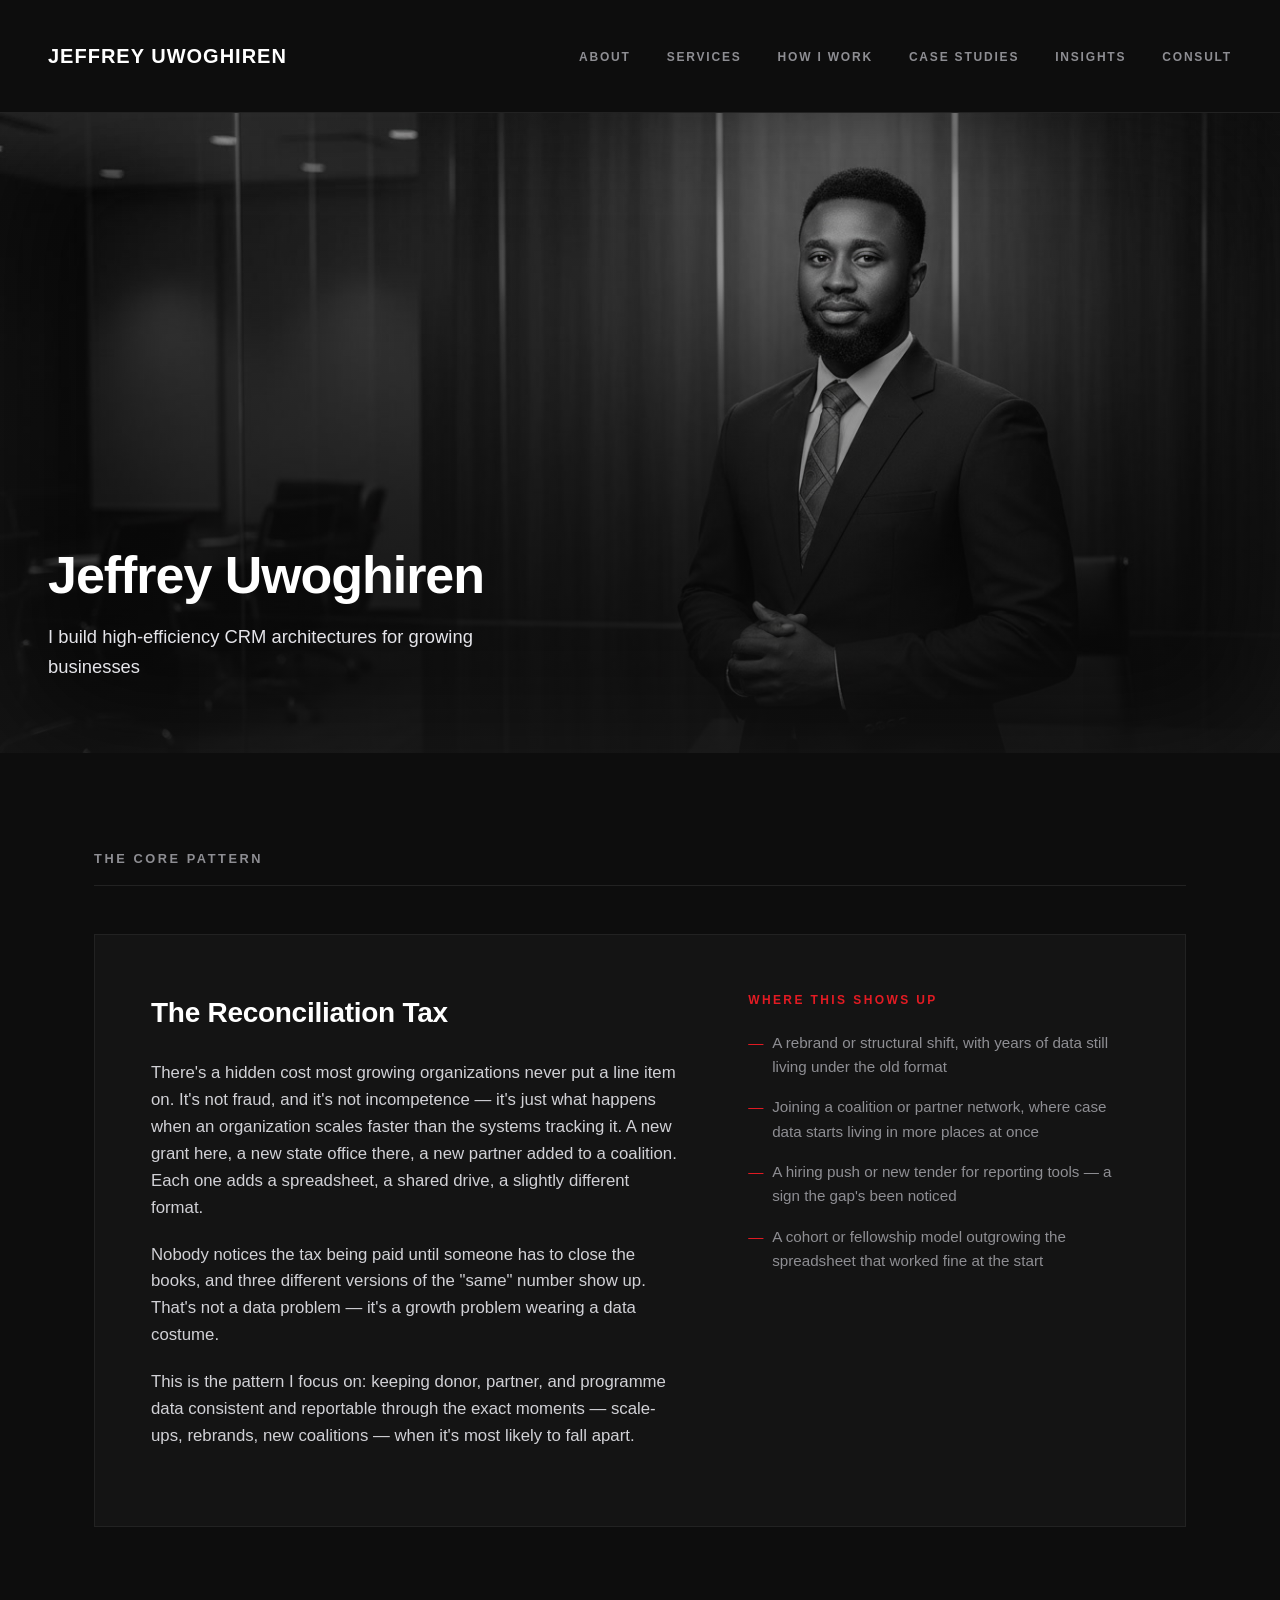
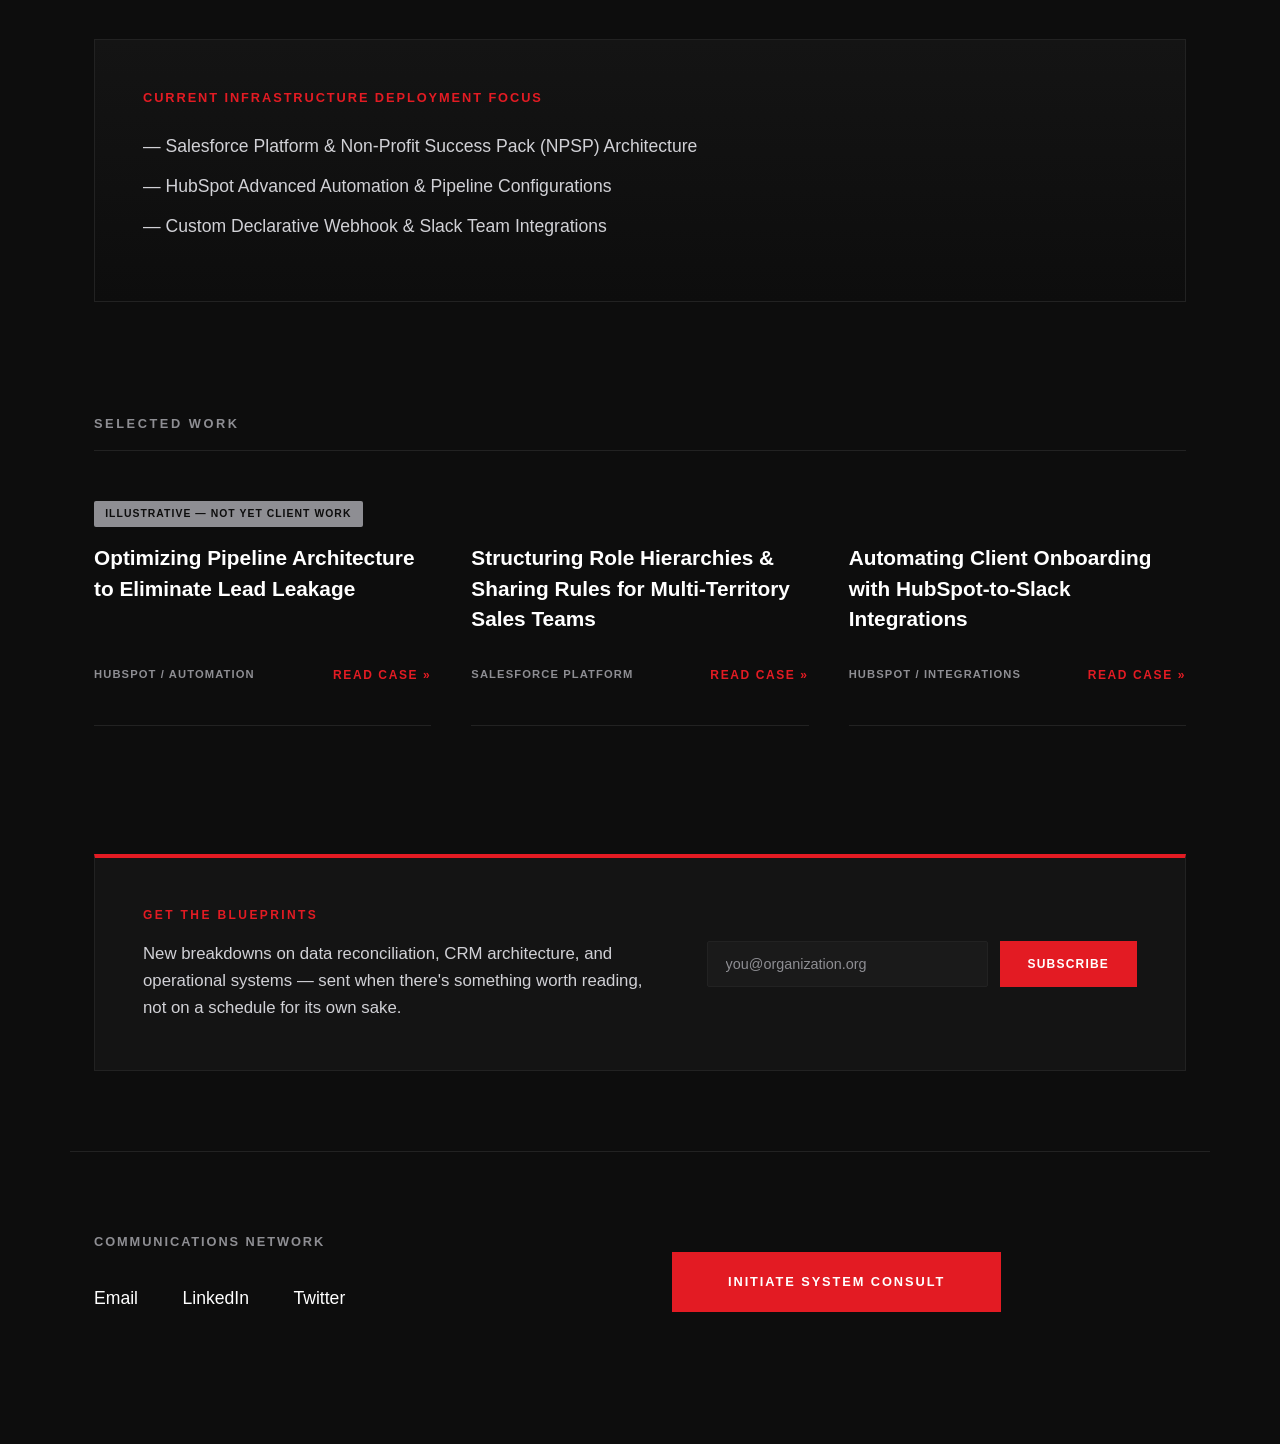
==== commit ea2ab326: "Add files via upload" ====
--- a/index.html
+++ b/index.html
@@ -20,13 +20,12 @@
         </ul>
     </header>
 
-    <!-- Hero — split layout: name/tagline left, hero image right (upload Hero.jpg to the repo root) -->
-    <section class="home-hero">
-        <div class="home-hero-text">
-            <h1>Jeffrey Uwoghiren</h1>
-            <p>I build high-efficiency CRM architectures for growing businesses.</p>
+    <!-- Hero — full-bleed image, edge to edge, with overlaid name/tagline (upload Hero.jpg to the repo root) -->
+    <section class="home-hero" role="img" aria-label="Jeffrey Uwoghiren">
+        <div class="home-hero-overlay">
+            <h1 class="hero-slide-in hero-slide-in-1">Jeffrey Uwoghiren</h1>
+            <p class="hero-slide-in hero-slide-in-2">I build high-efficiency CRM architectures for growing businesses</p>
         </div>
-        <div class="home-hero-image" role="img" aria-label="Jeffrey Uwoghiren"></div>
     </section>
 
     <main class="page-container">
--- a/style.css
+++ b/style.css
@@ -75,12 +75,23 @@
 
 .page-container.narrow { max-width: 880px; }
 
+/* ---------- Shared editorial display face ----------
+   Same treatment for the hero name/tagline and every resized page heading
+   (What I Actually Do / How I Work / Illustrative Projects). Bold, tight,
+   condensed-feeling grotesque — matches the reference hero typography. */
+.editorial-display {
+    font-family: 'Helvetica Neue', -apple-system, BlinkMacSystemFont, Arial, sans-serif;
+    font-weight: 800;
+    letter-spacing: -0.02em;
+}
+
 /* ---------- Hero (text-only, used on interior pages) ---------- */
 .hero-banner-text {
-    font-size: 3.5rem;
-    font-weight: 700;
+    font-family: 'Helvetica Neue', -apple-system, BlinkMacSystemFont, Arial, sans-serif;
+    font-size: 2.25rem;
+    font-weight: 800;
     line-height: 1.15;
-    letter-spacing: -0.03em;
+    letter-spacing: -0.02em;
     margin-bottom: 1.5rem;
     max-width: 960px;
 }
@@ -93,51 +104,78 @@
     margin-bottom: 5rem;
 }
 
-/* ---------- Full-bleed split Home hero (name/tagline + hero image) ---------- */
+/* ---------- Full-bleed Home hero — edge to edge, name/tagline overlaid ---------- */
 .home-hero {
-    width: 100%;
-    display: grid;
-    grid-template-columns: 1.1fr 1fr;
-    align-items: stretch;
-    gap: 0;
+    position: relative;
+    left: 50%;
+    right: 50%;
+    margin-left: -50vw;
+    margin-right: -50vw;
+    width: 100vw;
+    min-height: 640px;
+    background-color: var(--content-bg);
+    background-image:
+        linear-gradient(180deg, rgba(13,13,13,0.05) 0%, rgba(13,13,13,0.75) 100%),
+        url('Hero.jpg');
+    background-size: cover;
+    background-position: center;
+    display: flex;
+    align-items: flex-end;
     margin-bottom: 6rem;
-    border-bottom: 1px solid var(--grid-border);
-}
-
-.home-hero-text {
-    padding: 5rem 3rem;
-    display: flex;
-    flex-direction: column;
-    justify-content: center;
-}
-
-.home-hero-text h1 {
+    /* light edges — soft inner glow instead of a hard frame/border */
+    box-shadow: inset 0 0 140px rgba(255,255,255,0.06);
+}
+
+.home-hero-overlay {
+    padding: 4rem 3rem 4.5rem 3rem;
+    max-width: 780px;
+}
+
+.home-hero-overlay h1 {
+    font-family: 'Helvetica Neue', -apple-system, BlinkMacSystemFont, Arial, sans-serif;
     font-size: 3.25rem;
-    font-weight: 700;
-    letter-spacing: -0.03em;
+    font-weight: 800;
+    letter-spacing: -0.02em;
     line-height: 1.1;
-    margin-bottom: 1.25rem;
-}
-
-.home-hero-text p {
+    margin-bottom: 1.1rem;
+}
+
+.home-hero-overlay p {
     font-size: 1.15rem;
     font-weight: 300;
     color: #e5e5ea;
     max-width: 480px;
 }
 
-.home-hero-image {
-    background-color: var(--content-bg);
-    background-image: url('Hero.jpg');
-    background-size: cover;
-    background-position: center;
-    min-height: 480px;
+/* Slide-in on page load/refresh */
+.hero-slide-in {
+    opacity: 0;
+    transform: translateY(24px);
+    animation: heroSlideIn 0.8s cubic-bezier(0.16, 1, 0.3, 1) forwards;
+}
+
+.hero-slide-in-1,
+.hero-slide-in-2 { animation-delay: 0.1s; }
+
+@keyframes heroSlideIn {
+    to {
+        opacity: 1;
+        transform: translateY(0);
+    }
+}
+
+@media (prefers-reduced-motion: reduce) {
+    .hero-slide-in {
+        animation: none;
+        opacity: 1;
+        transform: none;
+    }
 }
 
 @media (max-width: 960px) {
-    .home-hero { grid-template-columns: 1fr; }
-    .home-hero-text { padding: 3rem 1.5rem; }
-    .home-hero-image { min-height: 320px; }
+    .home-hero { min-height: 420px; }
+    .home-hero-overlay { padding: 2.5rem 1.5rem 3rem 1.5rem; }
+    .home-hero-overlay h1 { font-size: 2.25rem; }
 }
 
 /* ---------- Profile / About split ---------- */
@@ -158,6 +196,15 @@
 }
 
 .profile-narrative strong { font-weight: 600; color: var(--text-primary); }
+
+.headshot-frame { margin-bottom: 2rem; overflow: hidden; }
+
+.headshot-frame img {
+    width: 100%;
+    height: auto;
+    display: block;
+    border: 1px solid var(--grid-border);
+}
 
 .editorial-quote-card {
     background-color: var(--content-bg);
@@ -581,7 +628,7 @@
         grid-template-columns: 1fr;
         gap: 3.5rem;
     }
-    .hero-banner-text { font-size: 2.5rem; }
+    .hero-banner-text { font-size: 1.85rem; }
     .ecosystem-summary-panel { grid-column: span 1; }
     .main-navigation { display: none; }
     header.site-header { padding: 2rem 1.5rem; }
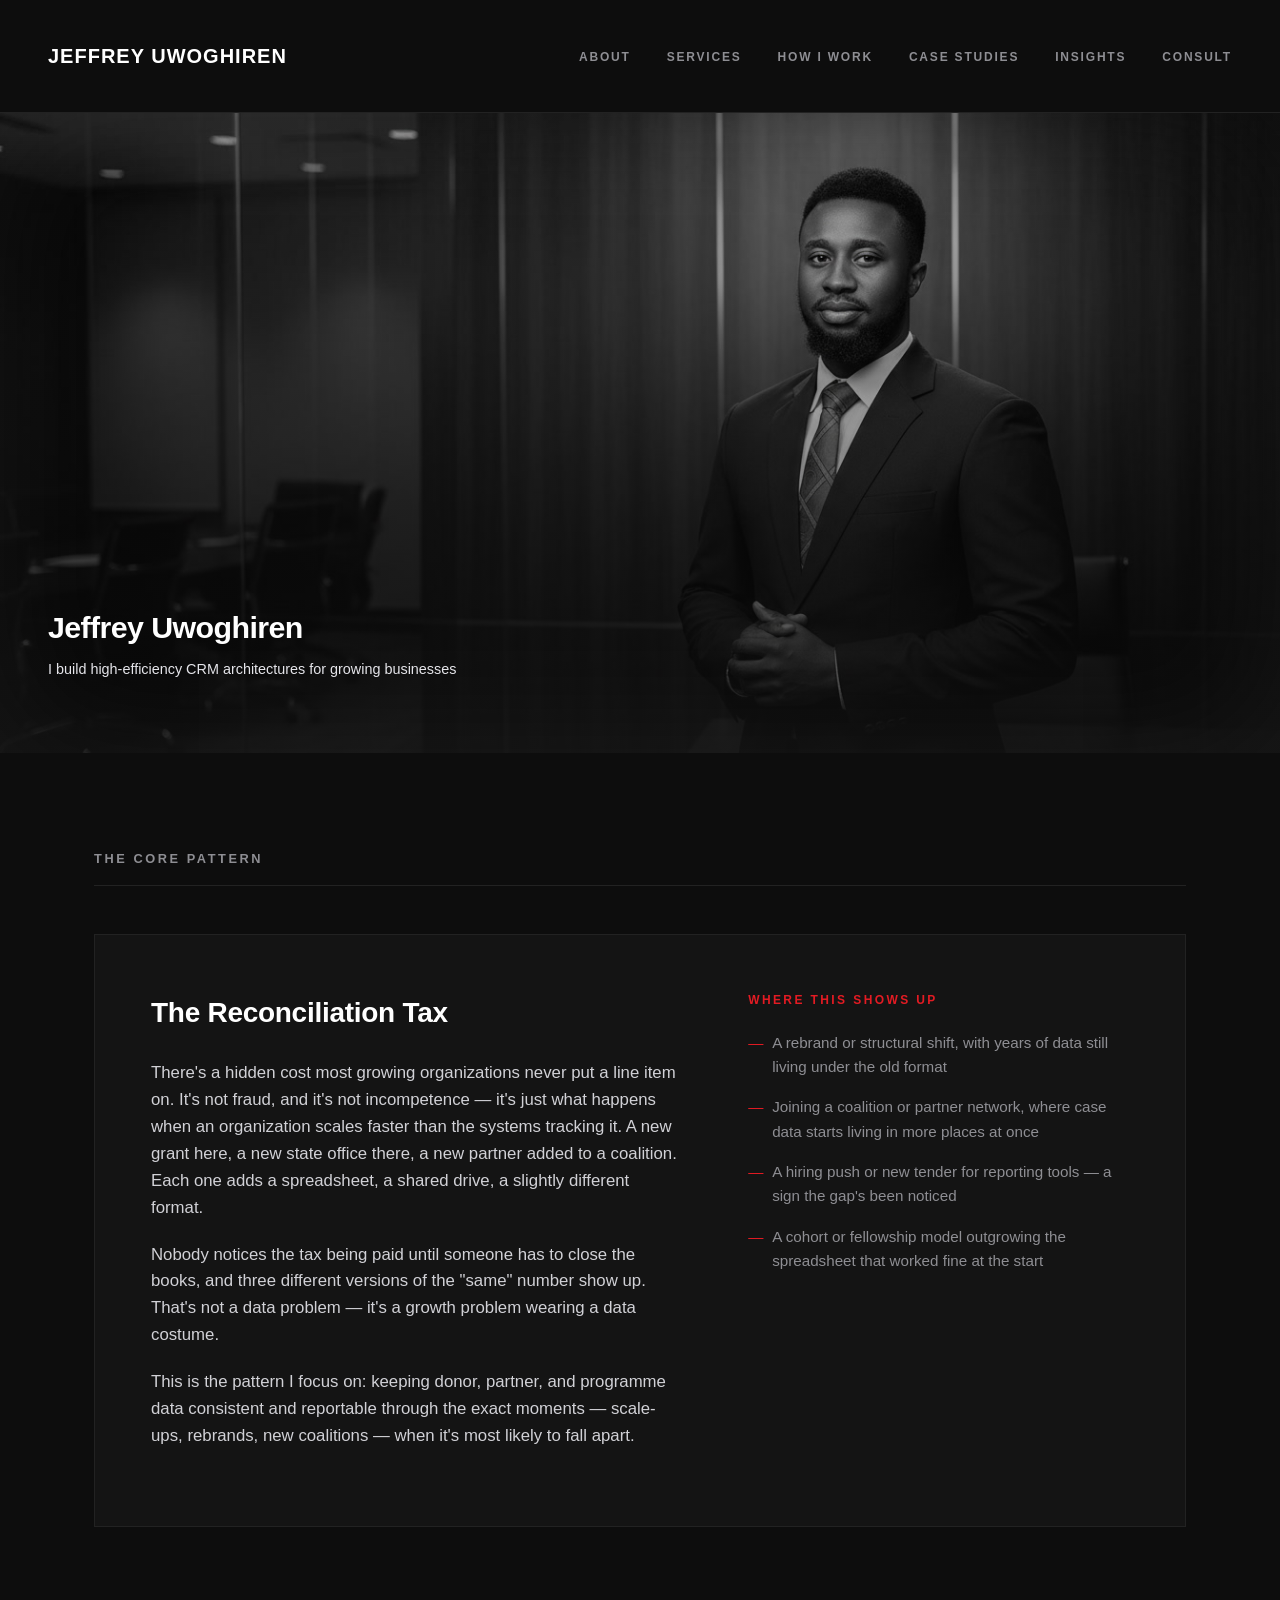
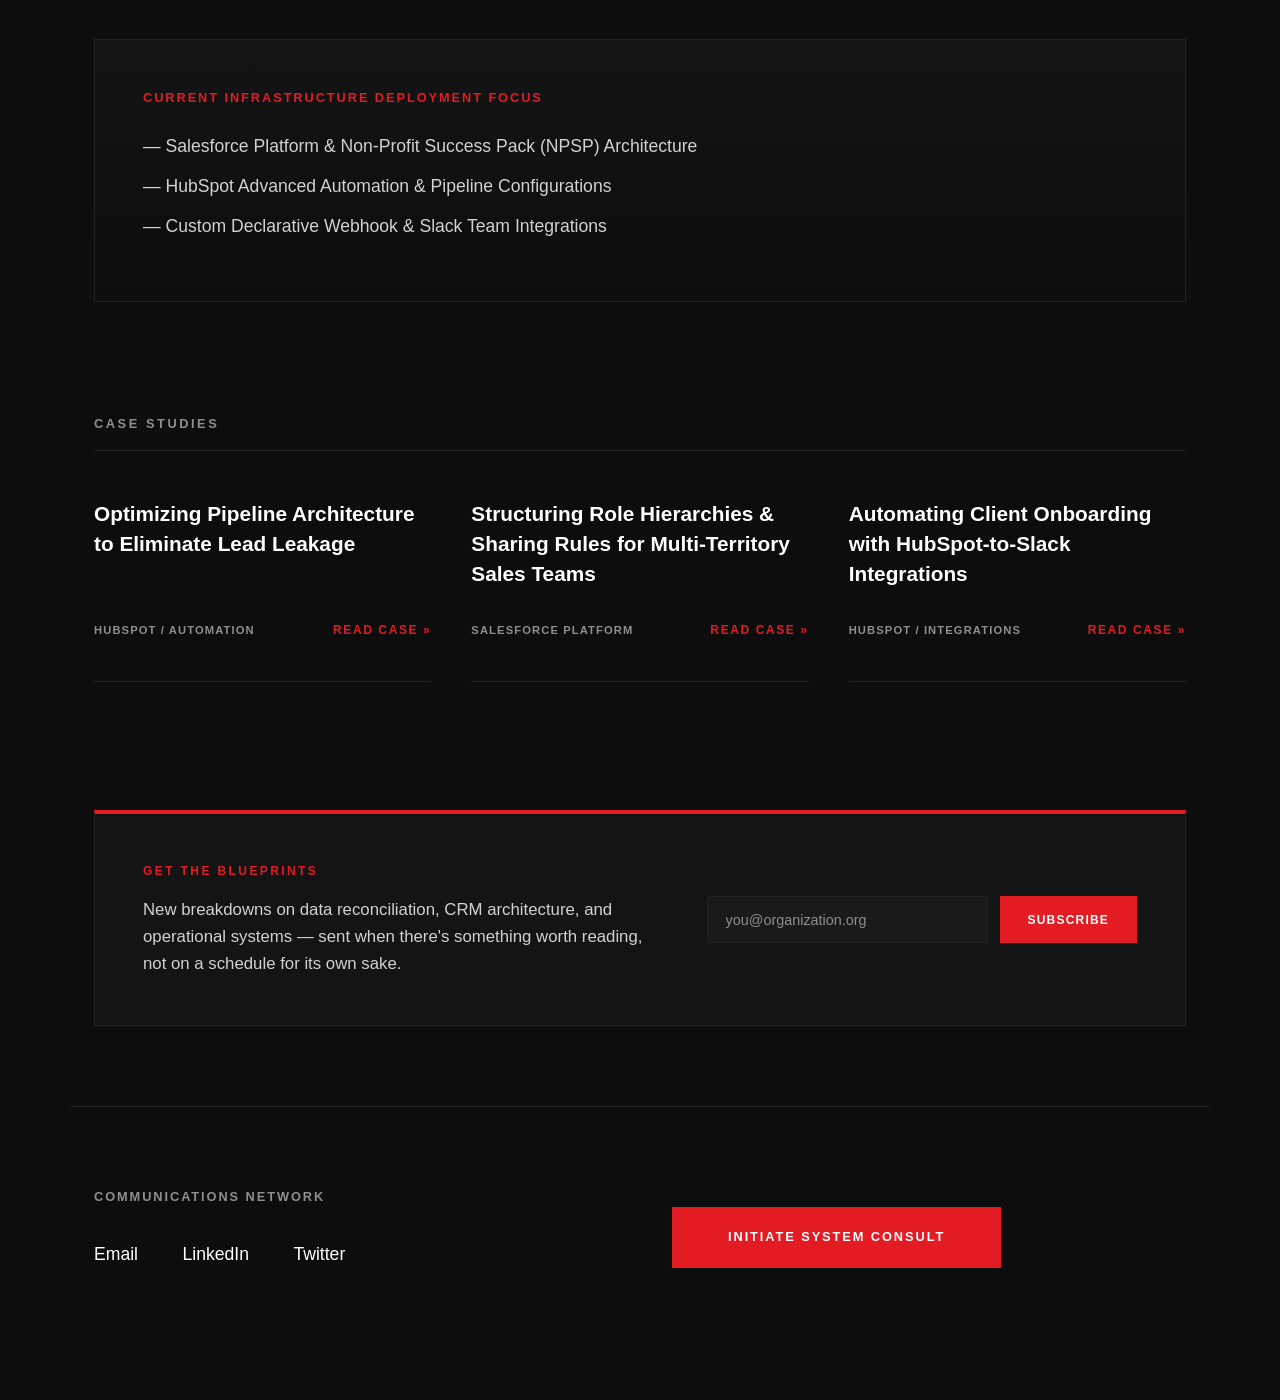
==== commit c51f6020: "Add files via upload" ====
--- a/index.html
+++ b/index.html
@@ -67,8 +67,7 @@
 
         <!-- Case Studies preview — all three featured, full write-ups live on /case-studies.html -->
         <section id="case-documentation">
-            <div class="section-header-label">Selected Work</div>
-            <span class="honest-flag">Illustrative — Not Yet Client Work</span>
+            <div class="section-header-label">Case Studies</div>
             <div class="showcase-grid-layout">
 
                 <div class="showcase-item-card">
--- a/style.css
+++ b/style.css
@@ -133,29 +133,29 @@
 
 .home-hero-overlay h1 {
     font-family: 'Helvetica Neue', -apple-system, BlinkMacSystemFont, Arial, sans-serif;
-    font-size: 3.25rem;
+    font-size: 1.9rem;
     font-weight: 800;
     letter-spacing: -0.02em;
     line-height: 1.1;
-    margin-bottom: 1.1rem;
+    margin-bottom: 0.85rem;
 }
 
 .home-hero-overlay p {
-    font-size: 1.15rem;
+    font-size: 0.9rem;
     font-weight: 300;
     color: #e5e5ea;
-    max-width: 480px;
+    max-width: 420px;
 }
 
 /* Slide-in on page load/refresh */
 .hero-slide-in {
     opacity: 0;
     transform: translateY(24px);
-    animation: heroSlideIn 0.8s cubic-bezier(0.16, 1, 0.3, 1) forwards;
+    animation: heroSlideIn 3s cubic-bezier(0.16, 1, 0.3, 1) forwards;
 }
 
 .hero-slide-in-1,
-.hero-slide-in-2 { animation-delay: 0.1s; }
+.hero-slide-in-2 { animation-delay: 0.2s; }
 
 @keyframes heroSlideIn {
     to {
@@ -175,7 +175,7 @@
 @media (max-width: 960px) {
     .home-hero { min-height: 420px; }
     .home-hero-overlay { padding: 2.5rem 1.5rem 3rem 1.5rem; }
-    .home-hero-overlay h1 { font-size: 2.25rem; }
+    .home-hero-overlay h1 { font-size: 1.6rem; }
 }
 
 /* ---------- Profile / About split ---------- */
